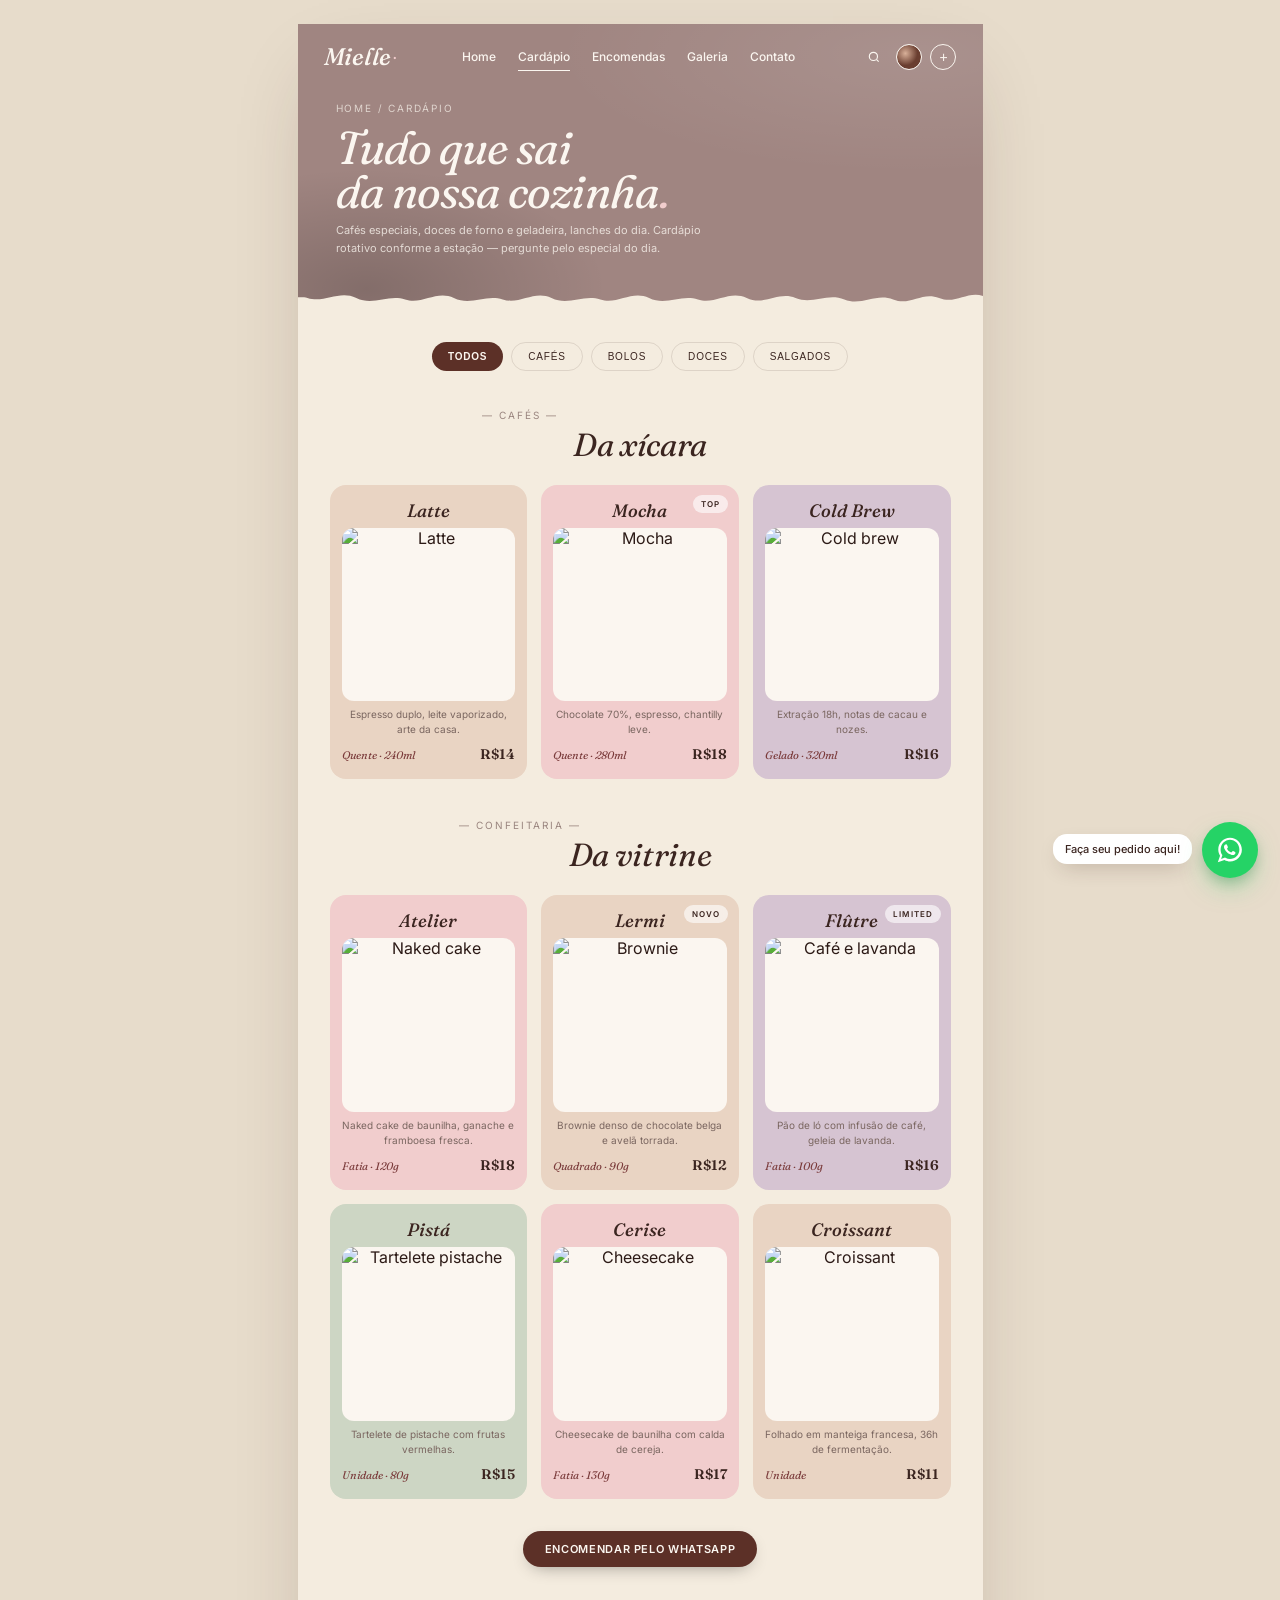
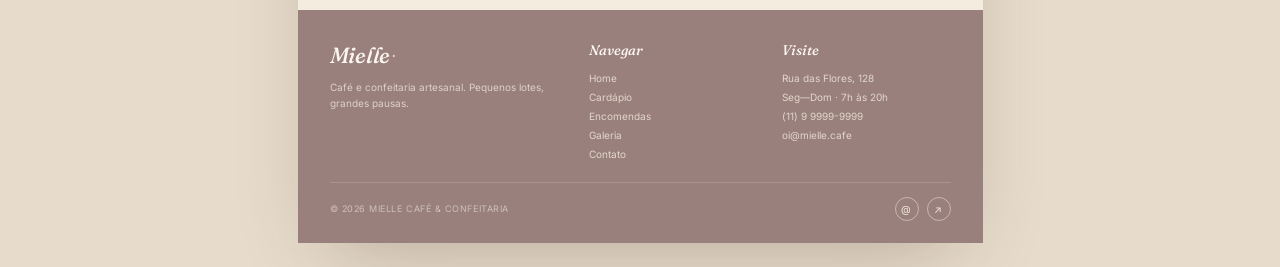
==== cardapio.html @ 672ad74d "Initial commit: Site Doceria Doce" ====
<!doctype html>
<html lang="pt-br">
<head>
<meta charset="utf-8" />
<title>Mielle — Cardápio</title>
<meta name="viewport" content="width=device-width,initial-scale=1" />
<link rel="stylesheet" href="shared.css" />
</head>
<body>

<div class="page" data-screen-label="02 Cardápio">

  <nav class="site-nav">
    <a class="brand" href="index.html">Mielle<span class="accent">.</span></a>
    <ul class="nav-links">
      <li><a href="index.html">Home</a></li>
      <li><a href="cardapio.html">Cardápio</a></li>
      <li><a href="encomendas.html">Encomendas</a></li>
      <li><a href="galeria.html">Galeria</a></li>
      <li><a href="contato.html">Contato</a></li>
    </ul>
    <div class="nav-tools">
      <button class="icon-btn"><svg width="14" height="14" viewBox="0 0 24 24" fill="none" stroke="currentColor" stroke-width="2"><circle cx="11" cy="11" r="7"/><path d="m20 20-3.5-3.5"/></svg></button>
      <div class="avatar"></div>
      <button class="plus">+</button>
    </div>
  </nav>

  <section class="banner">
    <p class="crumb">Home / Cardápio</p>
    <h1 class="page-title">Tudo que sai<br/>da nossa cozinha<span style="color:#f1cdcd">.</span></h1>
    <p class="lede">Cafés especiais, doces de forno e geladeira, lanches do dia. Cardápio rotativo conforme a estação — pergunte pelo especial do dia.</p>
    <div class="tear-bottom"></div>
  </section>

  <!-- Filter pills -->
  <div style="display:flex;gap:8px;flex-wrap:wrap;padding:24px 32px 6px;justify-content:center">
    <button style="background:var(--btn);color:#fbf6f0;border:none;border-radius:999px;padding:8px 16px;font-size:10px;font-weight:600;letter-spacing:.08em;text-transform:uppercase;cursor:pointer">Todos</button>
    <button style="background:transparent;color:var(--ink-dark);border:1px solid var(--line);border-radius:999px;padding:8px 16px;font-size:10px;font-weight:500;letter-spacing:.08em;text-transform:uppercase;cursor:pointer">Cafés</button>
    <button style="background:transparent;color:var(--ink-dark);border:1px solid var(--line);border-radius:999px;padding:8px 16px;font-size:10px;font-weight:500;letter-spacing:.08em;text-transform:uppercase;cursor:pointer">Bolos</button>
    <button style="background:transparent;color:var(--ink-dark);border:1px solid var(--line);border-radius:999px;padding:8px 16px;font-size:10px;font-weight:500;letter-spacing:.08em;text-transform:uppercase;cursor:pointer">Doces</button>
    <button style="background:transparent;color:var(--ink-dark);border:1px solid var(--line);border-radius:999px;padding:8px 16px;font-size:10px;font-weight:500;letter-spacing:.08em;text-transform:uppercase;cursor:pointer">Salgados</button>
  </div>

  <!-- Cafés -->
  <div class="section-head"><p class="eyebrow">— Cafés —</p><h2>Da xícara</h2></div>
  <section style="display:grid;grid-template-columns:repeat(3,1fr);gap:14px;padding:18px 32px 8px">
    <article class="product-card peach">
      <h3>Latte</h3>
      <div class="photo"><img src="https://images.unsplash.com/photo-1561882468-9110e03e0f78?w=600&auto=format&fit=crop" alt="Latte"/></div>
      <p class="desc">Espresso duplo, leite vaporizado, arte da casa.</p>
      <div class="meta"><span class="name">Quente · 240ml</span><span class="price">R$14</span></div>
    </article>
    <article class="product-card pink">
      <span class="tag">Top</span>
      <h3>Mocha</h3>
      <div class="photo"><img src="https://images.unsplash.com/photo-1572490122747-3968b75cc699?w=600&auto=format&fit=crop" alt="Mocha"/></div>
      <p class="desc">Chocolate 70%, espresso, chantilly leve.</p>
      <div class="meta"><span class="name">Quente · 280ml</span><span class="price">R$18</span></div>
    </article>
    <article class="product-card lilac">
      <h3>Cold Brew</h3>
      <div class="photo"><img src="https://images.unsplash.com/photo-1461023058943-07fcbe16d735?w=600&auto=format&fit=crop" alt="Cold brew"/></div>
      <p class="desc">Extração 18h, notas de cacau e nozes.</p>
      <div class="meta"><span class="name">Gelado · 320ml</span><span class="price">R$16</span></div>
    </article>
  </section>

  <!-- Doces -->
  <div class="section-head"><p class="eyebrow">— Confeitaria —</p><h2>Da vitrine</h2></div>
  <section style="display:grid;grid-template-columns:repeat(3,1fr);gap:14px;padding:18px 32px 8px">
    <article class="product-card pink">
      <h3>Atelier</h3>
      <div class="photo"><img src="https://images.unsplash.com/photo-1565958011703-44f9829ba187?w=600&auto=format&fit=crop" alt="Naked cake"/></div>
      <p class="desc">Naked cake de baunilha, ganache e framboesa fresca.</p>
      <div class="meta"><span class="name">Fatia · 120g</span><span class="price">R$18</span></div>
    </article>
    <article class="product-card peach">
      <span class="tag">Novo</span>
      <h3>Lermi</h3>
      <div class="photo"><img src="https://images.unsplash.com/photo-1606313564200-e75d5e30476c?w=600&auto=format&fit=crop" alt="Brownie"/></div>
      <p class="desc">Brownie denso de chocolate belga e avelã torrada.</p>
      <div class="meta"><span class="name">Quadrado · 90g</span><span class="price">R$12</span></div>
    </article>
    <article class="product-card lilac">
      <span class="tag">Limited</span>
      <h3>Flûtre</h3>
      <div class="photo"><img src="https://images.unsplash.com/photo-1571115177098-24ec42ed204d?w=600&auto=format&fit=crop" alt="Café e lavanda"/></div>
      <p class="desc">Pão de ló com infusão de café, geleia de lavanda.</p>
      <div class="meta"><span class="name">Fatia · 100g</span><span class="price">R$16</span></div>
    </article>
    <article class="product-card sage">
      <h3>Pistá</h3>
      <div class="photo"><img src="https://images.unsplash.com/photo-1488477181946-6428a0291777?w=600&auto=format&fit=crop" alt="Tartelete pistache"/></div>
      <p class="desc">Tartelete de pistache com frutas vermelhas.</p>
      <div class="meta"><span class="name">Unidade · 80g</span><span class="price">R$15</span></div>
    </article>
    <article class="product-card pink">
      <h3>Cerise</h3>
      <div class="photo"><img src="https://images.unsplash.com/photo-1488477304112-4944851de03d?w=600&auto=format&fit=crop" alt="Cheesecake"/></div>
      <p class="desc">Cheesecake de baunilha com calda de cereja.</p>
      <div class="meta"><span class="name">Fatia · 130g</span><span class="price">R$17</span></div>
    </article>
    <article class="product-card peach">
      <h3>Croissant</h3>
      <div class="photo"><img src="https://images.unsplash.com/photo-1555507036-ab1f4038808a?w=600&auto=format&fit=crop" alt="Croissant"/></div>
      <p class="desc">Folhado em manteiga francesa, 36h de fermentação.</p>
      <div class="meta"><span class="name">Unidade</span><span class="price">R$11</span></div>
    </article>
  </section>

  <div style="text-align:center;padding:24px 32px 36px">
    <a class="cta" href="encomendas.html">Encomendar pelo WhatsApp</a>
  </div>

  <footer class="site-footer">
    <div class="tear-top"></div>
    <div class="foot-grid">
      <div><a class="brand" href="index.html" style="font-size:22px">Mielle<span class="accent">.</span></a><p style="margin-top:10px">Café e confeitaria artesanal. Pequenos lotes, grandes pausas.</p></div>
      <div><h5>Navegar</h5><ul><li><a href="index.html">Home</a></li><li><a href="cardapio.html">Cardápio</a></li><li><a href="encomendas.html">Encomendas</a></li><li><a href="galeria.html">Galeria</a></li><li><a href="contato.html">Contato</a></li></ul></div>
      <div><h5>Visite</h5><ul><li>Rua das Flores, 128</li><li>Seg—Dom · 7h às 20h</li><li>(11) 9 9999-9999</li><li>oi@mielle.cafe</li></ul></div>
    </div>
    <div class="foot-bottom"><span>© 2026 Mielle Café & Confeitaria</span><div class="foot-social"><a href="#">@</a><a href="#">↗</a></div></div>
  </footer>
</div>
<script src="shared.js"></script>
</body>
</html>
---- shared.css ----
/* Mielle — shared styles across all pages */
@import url('https://fonts.googleapis.com/css2?family=Fraunces:opsz,wght,SOFT,WONK@9..144,300..900,0..100,0..1&family=Inter:wght@300;400;500;600;700&display=swap');

:root{
  --hero-bg:#a08581;
  --hero-bg-dark:#8a6c66;
  --page-bg:#f4ecdf;
  --page-warm:#efe4d2;
  --ink-dark:#3b2520;
  --ink:#2c1a16;
  --muted:#9a857f;
  --muted-2:#7a6660;
  --berry:#7a3a3a;
  --btn:#5c3027;
  --card-pink:#f1cdcd;
  --card-peach:#e9d4c3;
  --card-lilac:#d6c4d2;
  --card-sage:#cdd6c4;
  --footer:#9a807c;
  --line:rgba(60,32,26,.12);
  --whats:#25d366;
}
*{box-sizing:border-box}
html,body{margin:0;padding:0}
body{
  font-family:"Inter",system-ui,sans-serif;
  color:var(--ink);
  background:#e7dccb;
  -webkit-font-smoothing:antialiased;
  text-rendering:optimizeLegibility;
}
::selection{background:#7a3a3a;color:#fbf6f0}
img{max-width:100%;display:block}
a{color:inherit}

.page{
  width:685px;
  margin:24px auto;
  background:var(--page-bg);
  box-shadow:0 30px 80px -30px rgba(60,32,26,.3);
  overflow:hidden;
  position:relative;
}

/* ---------------- NAV ---------------- */
nav.site-nav{
  position:absolute;top:0;left:0;right:0;z-index:5;
  display:flex;align-items:center;justify-content:space-between;
  padding:18px 26px;
}
nav.site-nav.solid{
  position:relative;
  background:var(--hero-bg);
  padding-bottom:24px;
}
.brand{
  font-family:"Fraunces",serif;
  font-weight:500;font-style:italic;
  font-size:24px;color:#fbf6f0;letter-spacing:-.01em;
  text-decoration:none;display:inline-flex;align-items:baseline;gap:2px;
}
.brand .accent{color:#f1cdcd;font-style:normal;font-size:14px;transform:translateY(-6px)}
.nav-links{display:flex;gap:22px;list-style:none;margin:0;padding:0;font-size:12px;color:#fbf6f0;font-weight:500}
.nav-links a{color:inherit;text-decoration:none;position:relative;padding:4px 0}
.nav-links a.active::after,.nav-links a:hover::after{
  content:"";position:absolute;left:0;right:0;bottom:-3px;height:1.5px;background:#fbf6f0;
}
.nav-tools{display:flex;gap:8px;align-items:center}
.icon-btn{
  width:28px;height:28px;border-radius:50%;
  background:transparent;border:none;
  display:grid;place-items:center;cursor:pointer;color:#fbf6f0;
}
.avatar{
  width:26px;height:26px;border-radius:50%;
  background:url("data:image/svg+xml;utf8,<svg xmlns='http://www.w3.org/2000/svg' viewBox='0 0 40 40'><defs><radialGradient id='g' cx='35%25' cy='35%25'><stop offset='0' stop-color='%23d8b099'/><stop offset='1' stop-color='%236a3e30'/></radialGradient></defs><circle cx='20' cy='20' r='20' fill='url(%23g)'/></svg>") center/cover;
  border:1.5px solid #fbf6f0;
}
.plus{
  width:26px;height:26px;border-radius:50%;
  border:1.5px solid #fbf6f0;background:transparent;color:#fbf6f0;
  cursor:pointer;display:grid;place-items:center;font-size:14px;font-weight:300;line-height:1;padding:0;
}

/* ---------------- HERO BANNER (small for inner pages) ---------------- */
.banner{
  position:relative;background:var(--hero-bg);color:#fbf6f0;
  padding:78px 38px 60px;overflow:hidden;
}
.banner::before{
  content:"";position:absolute;inset:0;pointer-events:none;
  background:
    radial-gradient(600px 200px at 90% 10%, rgba(255,255,255,.10), transparent 60%),
    radial-gradient(400px 200px at 10% 90%, rgba(0,0,0,.18), transparent 60%);
}
.banner h1.page-title{
  font-family:"Fraunces",serif;font-weight:400;font-style:italic;
  font-size:46px;line-height:.96;margin:0 0 8px;letter-spacing:-.02em;
  font-variation-settings:"SOFT" 30;
  position:relative;z-index:2;
}
.banner .crumb{
  font-size:10px;letter-spacing:.18em;text-transform:uppercase;
  color:rgba(251,246,240,.7);margin:0 0 12px;position:relative;z-index:2;
}
.banner p.lede{
  font-size:11px;line-height:1.6;color:rgba(251,246,240,.78);
  max-width:380px;margin:0;position:relative;z-index:2;
}

/* torn paper */
.tear-bottom{
  position:absolute;left:-2px;right:-2px;bottom:-1px;height:42px;
  background:var(--page-bg);
  -webkit-mask:url("data:image/svg+xml;utf8,<svg xmlns='http://www.w3.org/2000/svg' viewBox='0 0 1200 60' preserveAspectRatio='none'><path d='M0,60 L1200,60 L1200,28 C1170,18 1150,40 1120,30 C1090,20 1070,42 1040,32 C1010,22 985,42 955,32 C925,22 900,40 870,30 C840,20 815,42 785,30 C755,18 730,40 700,32 C670,24 645,42 615,30 C585,18 560,40 530,32 C500,24 475,42 445,30 C415,18 390,40 360,32 C330,24 305,42 275,30 C245,18 220,40 190,32 C160,24 135,42 105,30 C75,18 50,38 20,30 C12,28 4,30 0,28 Z' fill='black'/></svg>") center/100% 100% no-repeat;
          mask:url("data:image/svg+xml;utf8,<svg xmlns='http://www.w3.org/2000/svg' viewBox='0 0 1200 60' preserveAspectRatio='none'><path d='M0,60 L1200,60 L1200,28 C1170,18 1150,40 1120,30 C1090,20 1070,42 1040,32 C1010,22 985,42 955,32 C925,22 900,40 870,30 C840,20 815,42 785,30 C755,18 730,40 700,32 C670,24 645,42 615,30 C585,18 560,40 530,32 C500,24 475,42 445,30 C415,18 390,40 360,32 C330,24 305,42 275,30 C245,18 220,40 190,32 C160,24 135,42 105,30 C75,18 50,38 20,30 C12,28 4,30 0,28 Z' fill='black'/></svg>") center/100% 100% no-repeat;
}

/* ---------------- BUTTONS ---------------- */
.cta{
  display:inline-flex;align-items:center;gap:8px;
  background:var(--btn);color:#fbf6f0;border:none;border-radius:999px;
  padding:11px 22px;font-size:11px;font-weight:600;
  letter-spacing:.06em;text-transform:uppercase;cursor:pointer;
  box-shadow:0 6px 18px -8px rgba(0,0,0,.45);
  transition:.2s;text-decoration:none;
}
.cta:hover{background:#4a241c;transform:translateY(-1px)}
.cta.light{background:#f1cdcd;color:var(--ink-dark)}
.cta.light:hover{background:#ecbcbc}
.cta.outline{background:transparent;border:1.5px solid #fbf6f0;color:#fbf6f0}
.cta.outline:hover{background:rgba(255,255,255,.1)}

/* ---------------- FOOTER ---------------- */
footer.site-footer{
  position:relative;background:var(--footer);color:#f4ecdf;
  padding:30px 32px 22px;margin-top:8px;
}
.tear-top{
  position:absolute;left:-2px;right:-2px;top:-1px;height:38px;transform:scaleY(-1);
  background:var(--footer);
  -webkit-mask:url("data:image/svg+xml;utf8,<svg xmlns='http://www.w3.org/2000/svg' viewBox='0 0 1200 60' preserveAspectRatio='none'><path d='M0,60 L1200,60 L1200,28 C1170,18 1150,40 1120,30 C1090,20 1070,42 1040,32 C1010,22 985,42 955,32 C925,22 900,40 870,30 C840,20 815,42 785,30 C755,18 730,40 700,32 C670,24 645,42 615,30 C585,18 560,40 530,32 C500,24 475,42 445,30 C415,18 390,40 360,32 C330,24 305,42 275,30 C245,18 220,40 190,32 C160,24 135,42 105,30 C75,18 50,38 20,30 C12,28 4,30 0,28 Z' fill='black'/></svg>") center/100% 100% no-repeat;
          mask:url("data:image/svg+xml;utf8,<svg xmlns='http://www.w3.org/2000/svg' viewBox='0 0 1200 60' preserveAspectRatio='none'><path d='M0,60 L1200,60 L1200,28 C1170,18 1150,40 1120,30 C1090,20 1070,42 1040,32 C1010,22 985,42 955,32 C925,22 900,40 870,30 C840,20 815,42 785,30 C755,18 730,40 700,32 C670,24 645,42 615,30 C585,18 560,40 530,32 C500,24 475,42 445,30 C415,18 390,40 360,32 C330,24 305,42 275,30 C245,18 220,40 190,32 C160,24 135,42 105,30 C75,18 50,38 20,30 C12,28 4,30 0,28 Z' fill='black'/></svg>") center/100% 100% no-repeat;
}
.foot-grid{
  display:grid;grid-template-columns:1.4fr 1fr 1fr;gap:24px;margin-bottom:18px;
}
.foot-grid h5{
  font-family:"Fraunces",serif;font-style:italic;font-weight:500;
  font-size:14px;margin:0 0 10px;color:#fbf6f0;
}
.foot-grid ul{list-style:none;padding:0;margin:0;font-size:10px;line-height:1.9;color:rgba(244,236,223,.8)}
.foot-grid ul li a{color:inherit;text-decoration:none}
.foot-grid ul li a:hover{color:#fff}
.foot-grid p{font-size:10px;color:rgba(244,236,223,.75);line-height:1.6;margin:0 0 10px}
.foot-bottom{
  display:flex;justify-content:space-between;align-items:center;
  padding-top:14px;border-top:1px solid rgba(244,236,223,.18);
  font-size:9px;color:rgba(244,236,223,.6);letter-spacing:.06em;text-transform:uppercase;
}
.foot-social{display:flex;gap:8px}
.foot-social a{
  width:24px;height:24px;border-radius:50%;border:1px solid rgba(244,236,223,.5);
  display:grid;place-items:center;color:#f4ecdf;font-size:10px;text-decoration:none;
}
.foot-social a:hover{background:rgba(244,236,223,.15)}

/* ---------------- WHATSAPP FAB ---------------- */
.wa-fab{
  position:fixed;bottom:22px;right:22px;z-index:50;
  width:56px;height:56px;border-radius:50%;
  background:var(--whats);color:#fff;
  display:grid;place-items:center;
  box-shadow:0 12px 28px -8px rgba(37,211,102,.55), 0 6px 16px -4px rgba(0,0,0,.25);
  text-decoration:none;
  animation:wa-pulse 2.4s infinite;
  transition:transform .2s;
}
.wa-fab:hover{transform:scale(1.08)}
.wa-fab svg{width:30px;height:30px}
@keyframes wa-pulse{
  0%,100%{box-shadow:0 12px 28px -8px rgba(37,211,102,.55), 0 0 0 0 rgba(37,211,102,.5)}
  50%{box-shadow:0 12px 28px -8px rgba(37,211,102,.55), 0 0 0 14px rgba(37,211,102,0)}
}
.wa-tip{
  position:fixed;bottom:36px;right:88px;z-index:49;
  background:#fff;color:var(--ink-dark);
  padding:8px 12px;border-radius:14px;
  font-size:11px;font-weight:500;
  box-shadow:0 8px 22px -8px rgba(60,32,26,.3);
  white-space:nowrap;
  animation:wa-tip 6s infinite;
  transform-origin:right center;
}
.wa-tip::after{
  content:"";position:absolute;right:-6px;top:50%;transform:translateY(-50%);
  border:6px solid transparent;border-left-color:#fff;
}
@keyframes wa-tip{
  0%,5%,95%,100%{opacity:0;transform:scale(.9)}
  10%,85%{opacity:1;transform:scale(1)}
}

/* ---------------- TORN DIVIDER ---------------- */
.divider{
  height:24px;background:var(--page-bg);
  position:relative;
}

/* ---------------- COMMON CARDS ---------------- */
.product-card{
  border-radius:16px;padding:14px 12px 16px;text-align:center;
  position:relative;overflow:hidden;
  min-width:0;
  transition:transform .25s ease, box-shadow .25s ease;
  cursor:pointer;
}
.product-card:hover{transform:translateY(-3px);box-shadow:0 18px 30px -18px rgba(60,32,26,.3)}
.product-card.pink{background:var(--card-pink)}
.product-card.peach{background:var(--card-peach)}
.product-card.lilac{background:var(--card-lilac)}
.product-card.sage{background:var(--card-sage)}
.product-card h3{
  font-family:"Fraunces",serif;font-weight:500;font-style:italic;
  font-size:18px;margin:0 0 6px;color:var(--ink-dark);
}
.product-card .photo{
  aspect-ratio:1/1;width:100%;border-radius:12px;overflow:hidden;
  background:#fbf6f0;margin:4px 0;min-width:0;
}
.product-card .photo img{width:100%;height:100%;object-fit:cover;display:block}
.product-card .meta{
  display:flex;justify-content:space-between;align-items:baseline;
  margin-top:8px;font-family:"Fraunces",serif;
}
.product-card .meta .name{font-style:italic;font-size:11px;color:var(--berry)}
.product-card .meta .price{font-weight:600;font-size:14px;color:var(--ink-dark)}
.product-card .desc{
  font-size:10px;color:var(--muted-2);line-height:1.5;margin:6px 0 0;
  font-family:"Inter",sans-serif;
}
.product-card .tag{
  position:absolute;top:10px;right:10px;
  font-size:8px;letter-spacing:.14em;text-transform:uppercase;
  background:rgba(255,255,255,.6);padding:4px 8px;border-radius:999px;
  color:var(--ink-dark);backdrop-filter:blur(6px);font-weight:600;
}

/* utility */
.section-head{
  text-align:center;padding:30px 32px 6px;
}
.section-head .eyebrow{
  font-size:10px;letter-spacing:.2em;text-transform:uppercase;
  color:var(--muted);margin:0 0 6px;
}
.section-head h2{
  font-family:"Fraunces",serif;font-weight:400;font-style:italic;
  font-size:32px;line-height:1;margin:0;color:var(--ink-dark);letter-spacing:-.01em;
}
.section-head p{
  font-size:11px;color:var(--muted-2);line-height:1.6;
  max-width:380px;margin:10px auto 0;
}
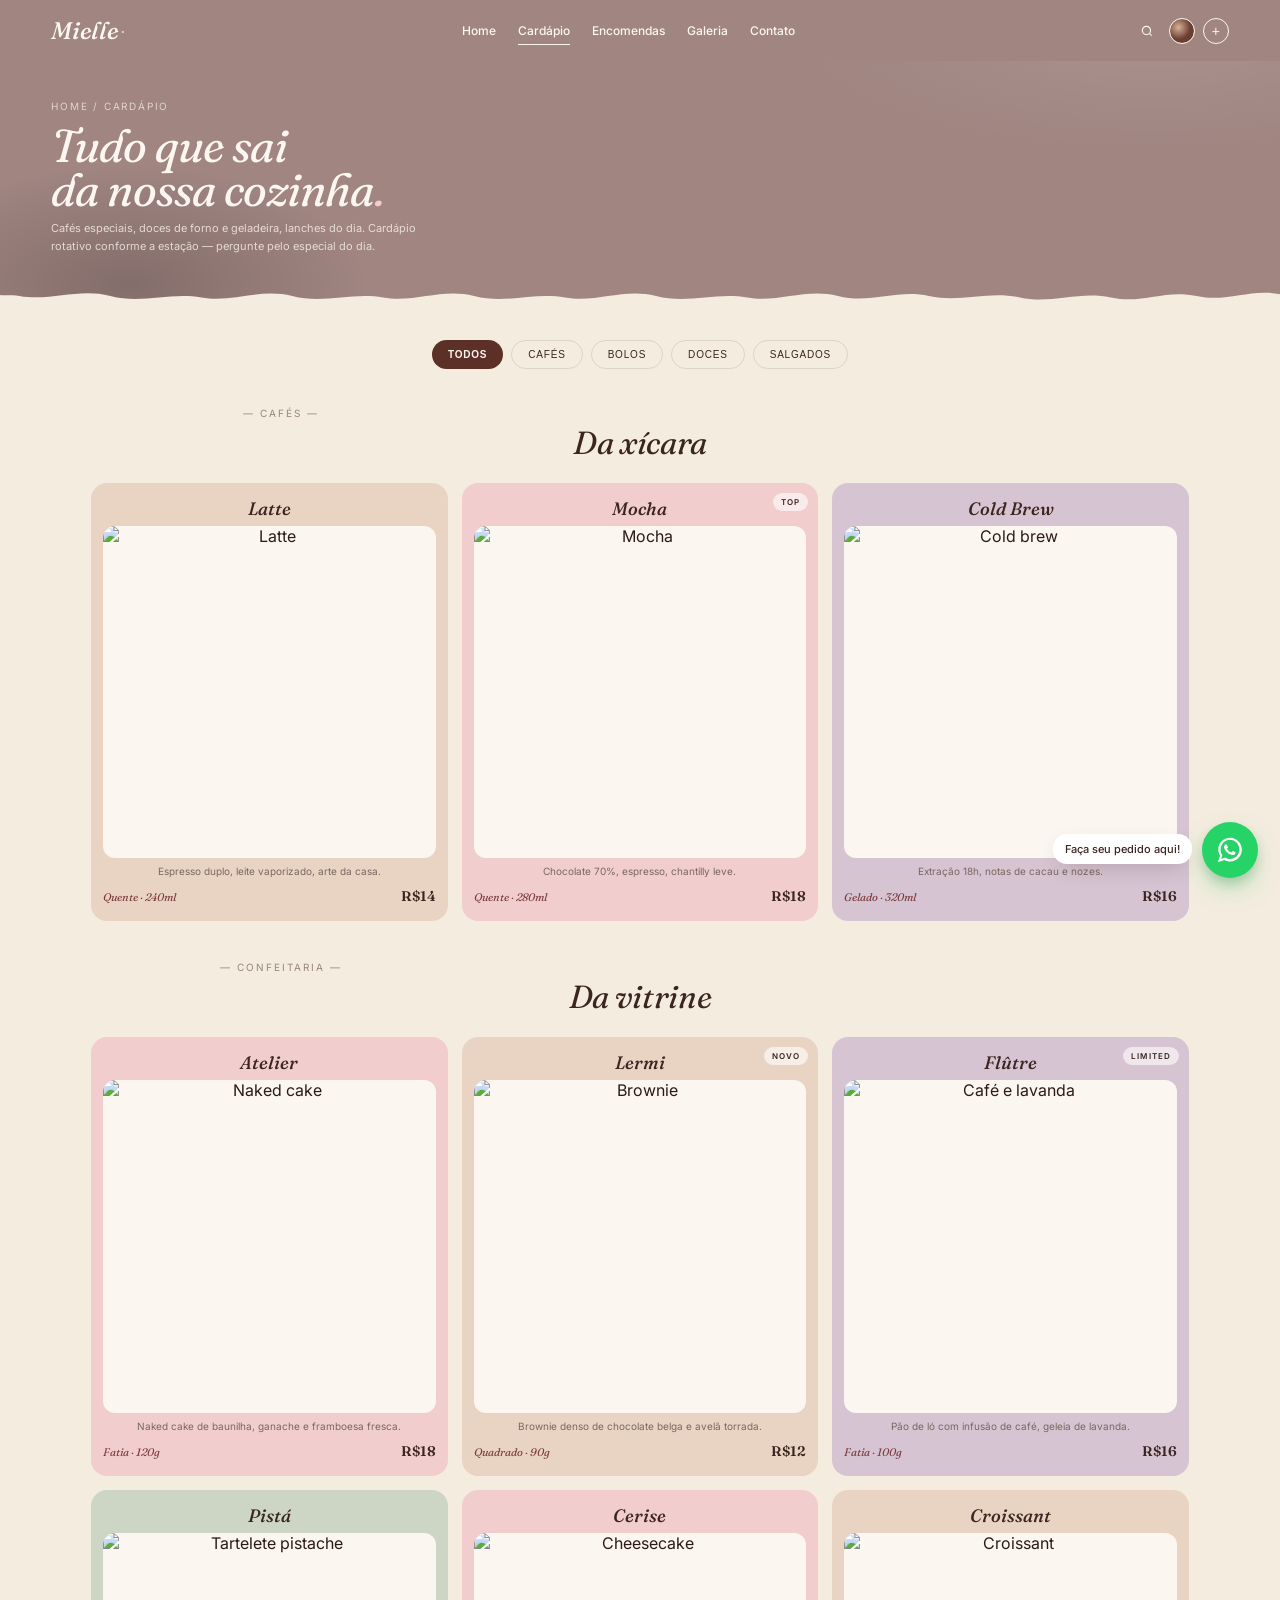
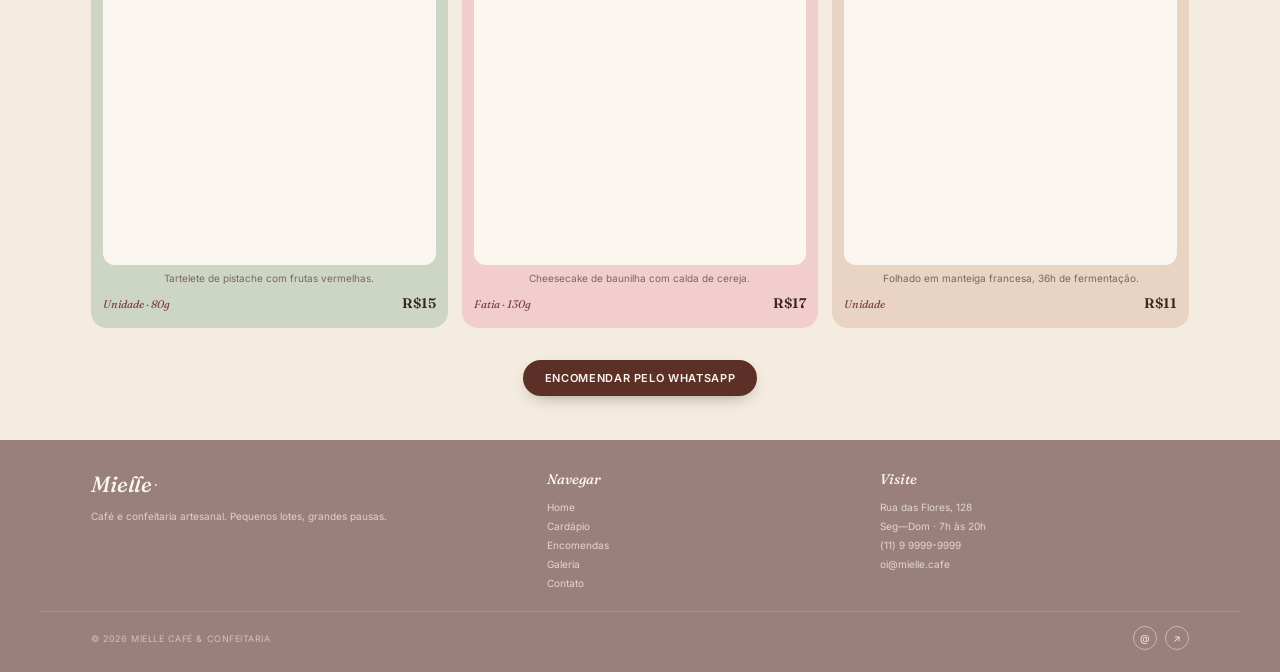
==== commit 13687b7c: "fix: transform from prototype card to full-width website - Remove fixed 685px width from .page — sit" ====
--- a/cardapio.html
+++ b/cardapio.html
@@ -34,7 +34,7 @@
   </section>
 
   <!-- Filter pills -->
-  <div style="display:flex;gap:8px;flex-wrap:wrap;padding:24px 32px 6px;justify-content:center">
+  <div class="wrap" style="display:flex;gap:8px;flex-wrap:wrap;padding:24px 0 6px;justify-content:center">
     <button style="background:var(--btn);color:#fbf6f0;border:none;border-radius:999px;padding:8px 16px;font-size:10px;font-weight:600;letter-spacing:.08em;text-transform:uppercase;cursor:pointer">Todos</button>
     <button style="background:transparent;color:var(--ink-dark);border:1px solid var(--line);border-radius:999px;padding:8px 16px;font-size:10px;font-weight:500;letter-spacing:.08em;text-transform:uppercase;cursor:pointer">Cafés</button>
     <button style="background:transparent;color:var(--ink-dark);border:1px solid var(--line);border-radius:999px;padding:8px 16px;font-size:10px;font-weight:500;letter-spacing:.08em;text-transform:uppercase;cursor:pointer">Bolos</button>
@@ -44,7 +44,7 @@
 
   <!-- Cafés -->
   <div class="section-head"><p class="eyebrow">— Cafés —</p><h2>Da xícara</h2></div>
-  <section style="display:grid;grid-template-columns:repeat(3,1fr);gap:14px;padding:18px 32px 8px">
+  <section style="padding:18px 0 8px"><div class="wrap" style="display:grid;grid-template-columns:repeat(3,1fr);gap:14px">
     <article class="product-card peach">
       <h3>Latte</h3>
       <div class="photo"><img src="https://images.unsplash.com/photo-1561882468-9110e03e0f78?w=600&auto=format&fit=crop" alt="Latte"/></div>
@@ -64,11 +64,11 @@
       <p class="desc">Extração 18h, notas de cacau e nozes.</p>
       <div class="meta"><span class="name">Gelado · 320ml</span><span class="price">R$16</span></div>
     </article>
-  </section>
+  </div></section>
 
   <!-- Doces -->
   <div class="section-head"><p class="eyebrow">— Confeitaria —</p><h2>Da vitrine</h2></div>
-  <section style="display:grid;grid-template-columns:repeat(3,1fr);gap:14px;padding:18px 32px 8px">
+  <section style="padding:18px 0 8px"><div class="wrap" style="display:grid;grid-template-columns:repeat(3,1fr);gap:14px">
     <article class="product-card pink">
       <h3>Atelier</h3>
       <div class="photo"><img src="https://images.unsplash.com/photo-1565958011703-44f9829ba187?w=600&auto=format&fit=crop" alt="Naked cake"/></div>
@@ -107,9 +107,8 @@
       <p class="desc">Folhado em manteiga francesa, 36h de fermentação.</p>
       <div class="meta"><span class="name">Unidade</span><span class="price">R$11</span></div>
     </article>
-  </section>
-
-  <div style="text-align:center;padding:24px 32px 36px">
+  </div></section>
+  <div class="wrap" style="text-align:center;padding:24px 0 36px">
     <a class="cta" href="encomendas.html">Encomendar pelo WhatsApp</a>
   </div>
 
--- a/shared.css
+++ b/shared.css
@@ -25,7 +25,7 @@
 body{
   font-family:"Inter",system-ui,sans-serif;
   color:var(--ink);
-  background:#e7dccb;
+  background:var(--page-bg);
   -webkit-font-smoothing:antialiased;
   text-rendering:optimizeLegibility;
 }
@@ -34,25 +34,25 @@
 a{color:inherit}
 
 .page{
-  width:685px;
-  margin:24px auto;
   background:var(--page-bg);
-  box-shadow:0 30px 80px -30px rgba(60,32,26,.3);
-  overflow:hidden;
   position:relative;
+}
+.wrap{
+  max-width:1200px;
+  margin-left:auto;
+  margin-right:auto;
+  padding-left:clamp(20px,4vw,60px);
+  padding-right:clamp(20px,4vw,60px);
 }
 
 /* ---------------- NAV ---------------- */
 nav.site-nav{
-  position:absolute;top:0;left:0;right:0;z-index:5;
+  position:fixed;top:0;left:0;right:0;z-index:100;
   display:flex;align-items:center;justify-content:space-between;
-  padding:18px 26px;
-}
-nav.site-nav.solid{
-  position:relative;
+  padding:16px clamp(20px,4vw,60px);
   background:var(--hero-bg);
-  padding-bottom:24px;
-}
+}
+nav.site-nav.solid{position:fixed;}
 .brand{
   font-family:"Fraunces",serif;
   font-weight:500;font-style:italic;
@@ -85,7 +85,7 @@
 /* ---------------- HERO BANNER (small for inner pages) ---------------- */
 .banner{
   position:relative;background:var(--hero-bg);color:#fbf6f0;
-  padding:78px 38px 60px;overflow:hidden;
+  padding:100px clamp(20px,4vw,60px) 60px;overflow:hidden;
 }
 .banner::before{
   content:"";position:absolute;inset:0;pointer-events:none;
@@ -134,7 +134,7 @@
 /* ---------------- FOOTER ---------------- */
 footer.site-footer{
   position:relative;background:var(--footer);color:#f4ecdf;
-  padding:30px 32px 22px;margin-top:8px;
+  padding:30px 0 22px;margin-top:8px;overflow:hidden;
 }
 .tear-top{
   position:absolute;left:-2px;right:-2px;top:-1px;height:38px;transform:scaleY(-1);
@@ -144,6 +144,8 @@
 }
 .foot-grid{
   display:grid;grid-template-columns:1.4fr 1fr 1fr;gap:24px;margin-bottom:18px;
+  max-width:1200px;margin-left:auto;margin-right:auto;
+  padding-left:clamp(20px,4vw,60px);padding-right:clamp(20px,4vw,60px);
 }
 .foot-grid h5{
   font-family:"Fraunces",serif;font-style:italic;font-weight:500;
@@ -157,6 +159,8 @@
   display:flex;justify-content:space-between;align-items:center;
   padding-top:14px;border-top:1px solid rgba(244,236,223,.18);
   font-size:9px;color:rgba(244,236,223,.6);letter-spacing:.06em;text-transform:uppercase;
+  max-width:1200px;margin-left:auto;margin-right:auto;
+  padding-left:clamp(20px,4vw,60px);padding-right:clamp(20px,4vw,60px);
 }
 .foot-social{display:flex;gap:8px}
 .foot-social a{
@@ -248,7 +252,10 @@
 
 /* utility */
 .section-head{
-  text-align:center;padding:30px 32px 6px;
+  text-align:center;
+  padding:30px clamp(20px,4vw,60px) 6px;
+  max-width:1200px;
+  margin-left:auto;margin-right:auto;
 }
 .section-head .eyebrow{
   font-size:10px;letter-spacing:.2em;text-transform:uppercase;
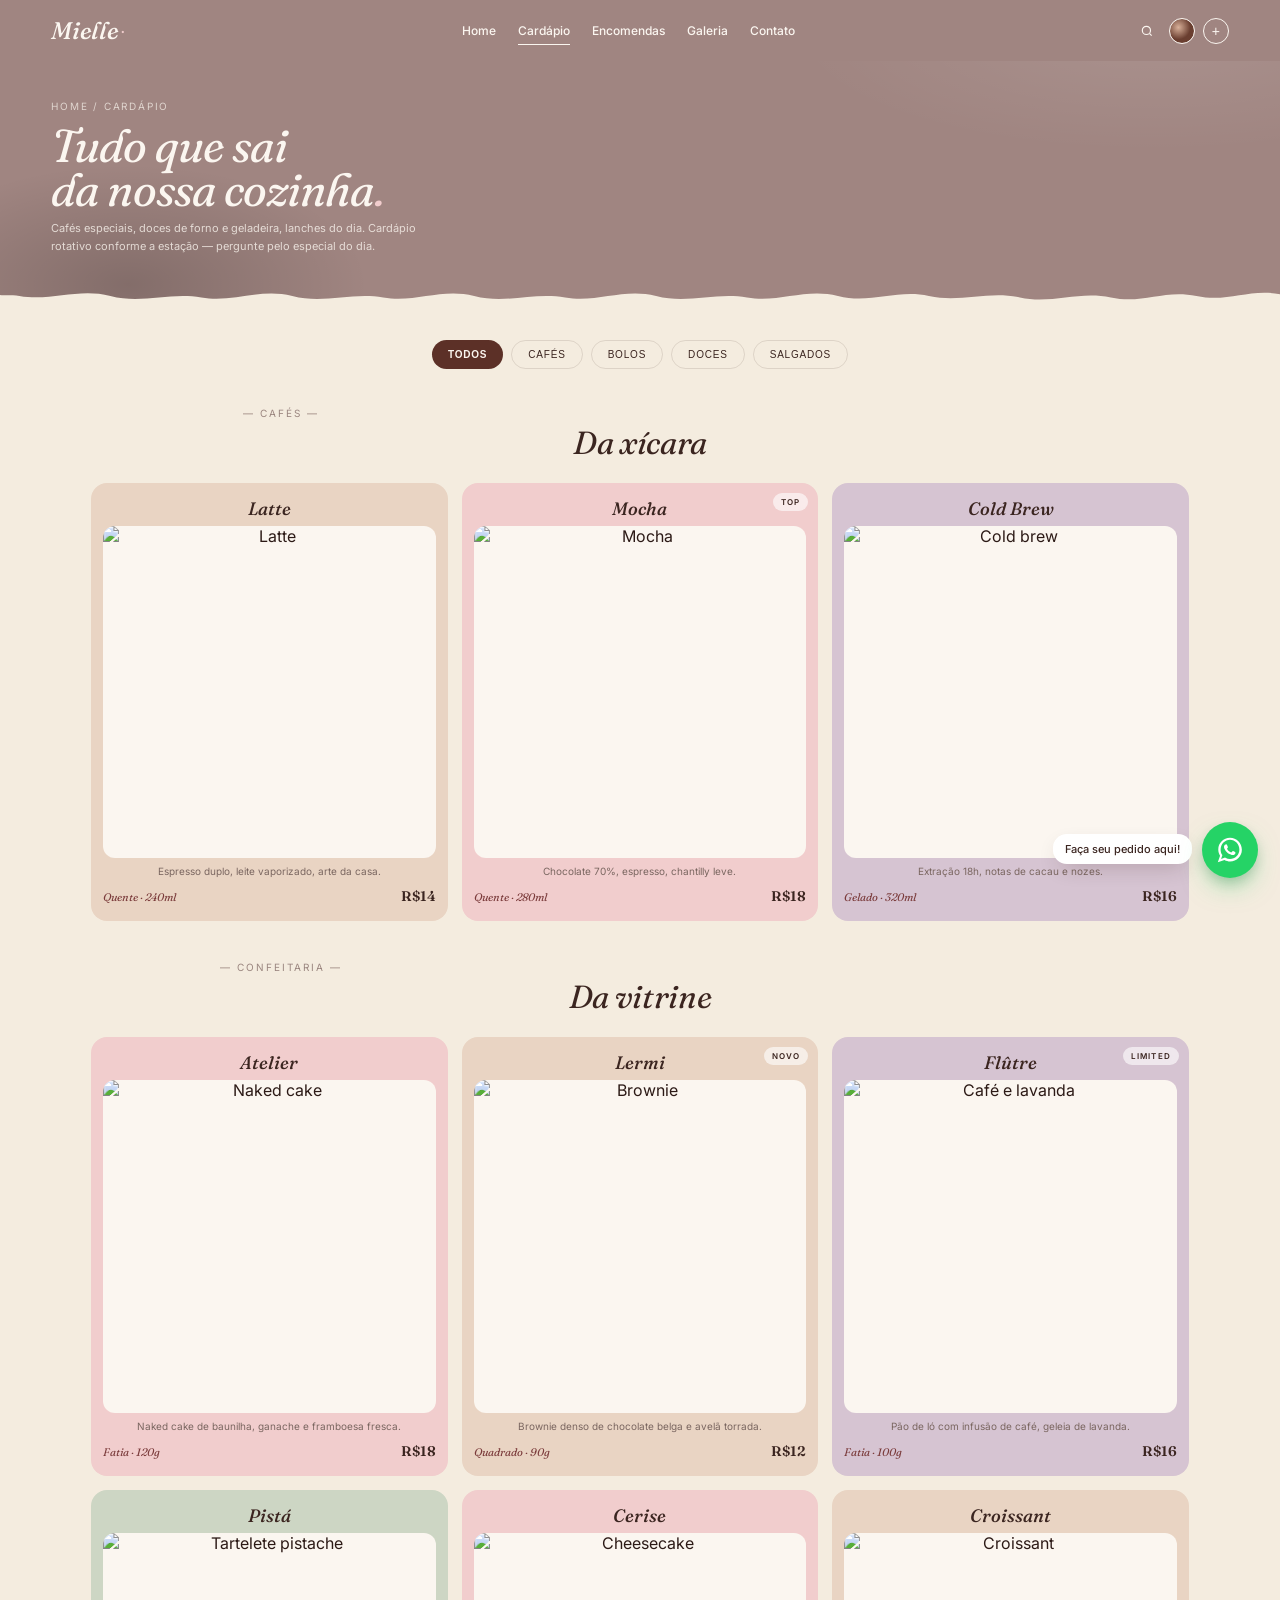
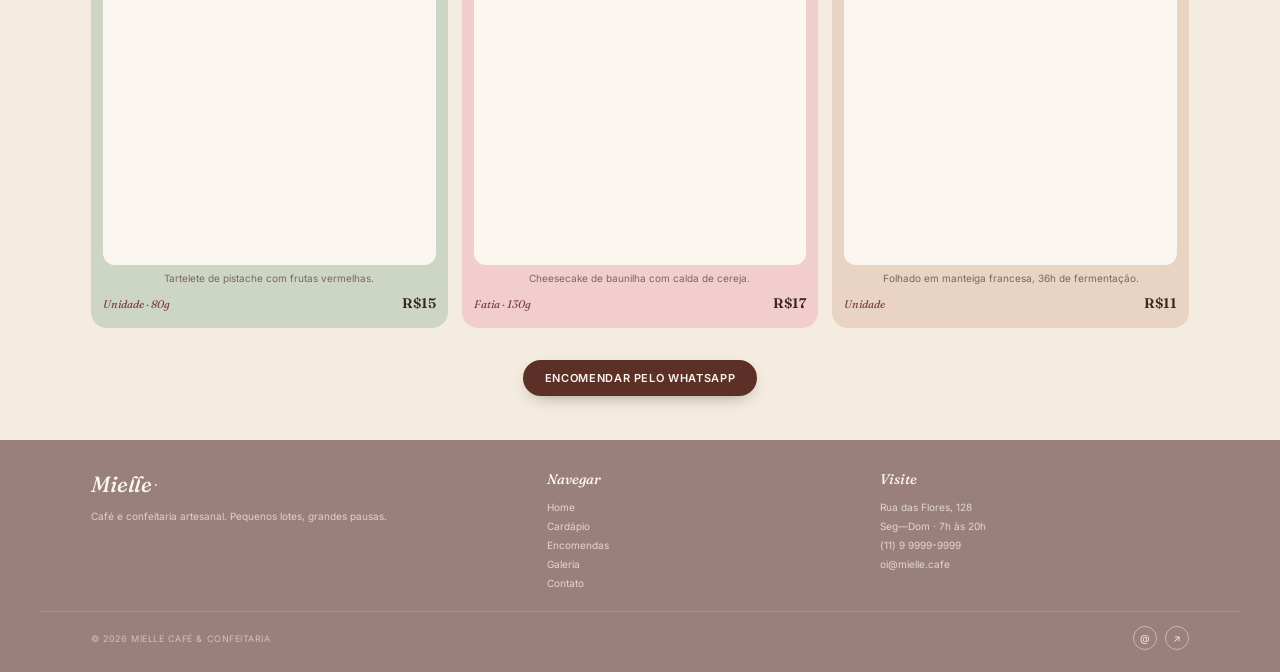
==== commit a5ae32ea: "feat: mobile responsiveness — hamburger menu + adaptive layouts - Hamburger menu: injected via share" ====
--- a/cardapio.html
+++ b/cardapio.html
@@ -44,7 +44,7 @@
 
   <!-- Cafés -->
   <div class="section-head"><p class="eyebrow">— Cafés —</p><h2>Da xícara</h2></div>
-  <section style="padding:18px 0 8px"><div class="wrap" style="display:grid;grid-template-columns:repeat(3,1fr);gap:14px">
+  <section style="padding:18px 0 8px"><div class="wrap cards-grid" style="display:grid;grid-template-columns:repeat(3,1fr);gap:14px">
     <article class="product-card peach">
       <h3>Latte</h3>
       <div class="photo"><img src="https://images.unsplash.com/photo-1561882468-9110e03e0f78?w=600&auto=format&fit=crop" alt="Latte"/></div>
@@ -68,7 +68,7 @@
 
   <!-- Doces -->
   <div class="section-head"><p class="eyebrow">— Confeitaria —</p><h2>Da vitrine</h2></div>
-  <section style="padding:18px 0 8px"><div class="wrap" style="display:grid;grid-template-columns:repeat(3,1fr);gap:14px">
+  <section style="padding:18px 0 8px"><div class="wrap cards-grid" style="display:grid;grid-template-columns:repeat(3,1fr);gap:14px">
     <article class="product-card pink">
       <h3>Atelier</h3>
       <div class="photo"><img src="https://images.unsplash.com/photo-1565958011703-44f9829ba187?w=600&auto=format&fit=crop" alt="Naked cake"/></div>
--- a/shared.css
+++ b/shared.css
@@ -269,3 +269,76 @@
   font-size:11px;color:var(--muted-2);line-height:1.6;
   max-width:380px;margin:10px auto 0;
 }
+
+/* ─────────────────── HAMBURGER ─────────────────── */
+.nav-hamburger{
+  display:none;flex-direction:column;justify-content:space-between;
+  width:26px;height:18px;background:none;border:none;
+  cursor:pointer;padding:0;z-index:101;flex-shrink:0;
+}
+.nav-hamburger span{
+  display:block;height:2px;border-radius:2px;background:#fbf6f0;
+  transition:transform .28s ease,opacity .28s ease;
+}
+.nav-hamburger.open span:nth-child(1){transform:translateY(8px) rotate(45deg)}
+.nav-hamburger.open span:nth-child(2){opacity:0}
+.nav-hamburger.open span:nth-child(3){transform:translateY(-8px) rotate(-45deg)}
+
+/* ─────────────────── MOBILE MENU ─────────────────── */
+.mobile-menu{
+  display:none;position:fixed;inset:0;z-index:99;
+  background:var(--hero-bg);
+  flex-direction:column;align-items:center;justify-content:center;gap:4px;
+  padding:20px;
+}
+.mobile-menu.open{display:flex}
+.mobile-menu a{
+  font-family:"Fraunces",serif;font-style:italic;
+  font-size:clamp(26px,8vw,38px);color:#fbf6f0;
+  text-decoration:none;padding:8px 0;opacity:.82;
+  transition:opacity .2s;
+}
+.mobile-menu a:hover,.mobile-menu a.active{opacity:1}
+.mobile-menu .m-cta{
+  font-family:"Inter",sans-serif;font-style:normal;font-size:13px;
+  margin-top:28px;opacity:1;
+}
+
+/* ─────────────────── BREAKPOINTS ─────────────────── */
+@media(max-width:768px){
+  .nav-links,.nav-tools{display:none}
+  .nav-hamburger{display:flex}
+
+  section.hero h1{font-size:clamp(28px,8vw,42px)!important}
+  .banner h1.page-title{font-size:clamp(28px,8vw,40px)}
+  .section-head h2{font-size:26px}
+
+  .hero-grid{grid-template-columns:1fr!important;min-height:auto!important;gap:28px!important}
+  .hero-grid>div:last-child{max-width:100%!important;justify-self:stretch!important}
+
+  .features-row{flex-direction:column!important;gap:18px!important}
+
+  .cards-grid{grid-template-columns:repeat(2,1fr)!important}
+
+  .about-grid{grid-template-columns:1fr!important;gap:24px!important}
+  .about-grid>div:first-child{max-width:260px;margin:0 auto;width:100%}
+
+  .steps-grid{grid-template-columns:repeat(2,1fr)!important}
+  .orders-grid{grid-template-columns:1fr!important}
+
+  .info-grid{grid-template-columns:1fr!important}
+  .contact-grid{grid-template-columns:1fr!important}
+
+  .foot-grid{grid-template-columns:1fr 1fr}
+  .foot-bottom{flex-direction:column;gap:8px;text-align:center}
+
+  .gallery-grid{column-count:2!important}
+  .wa-tip{display:none}
+}
+
+@media(max-width:480px){
+  .cards-grid{grid-template-columns:1fr!important}
+  .steps-grid{grid-template-columns:1fr!important}
+  .foot-grid{grid-template-columns:1fr}
+  .gallery-grid{column-count:1!important}
+}
